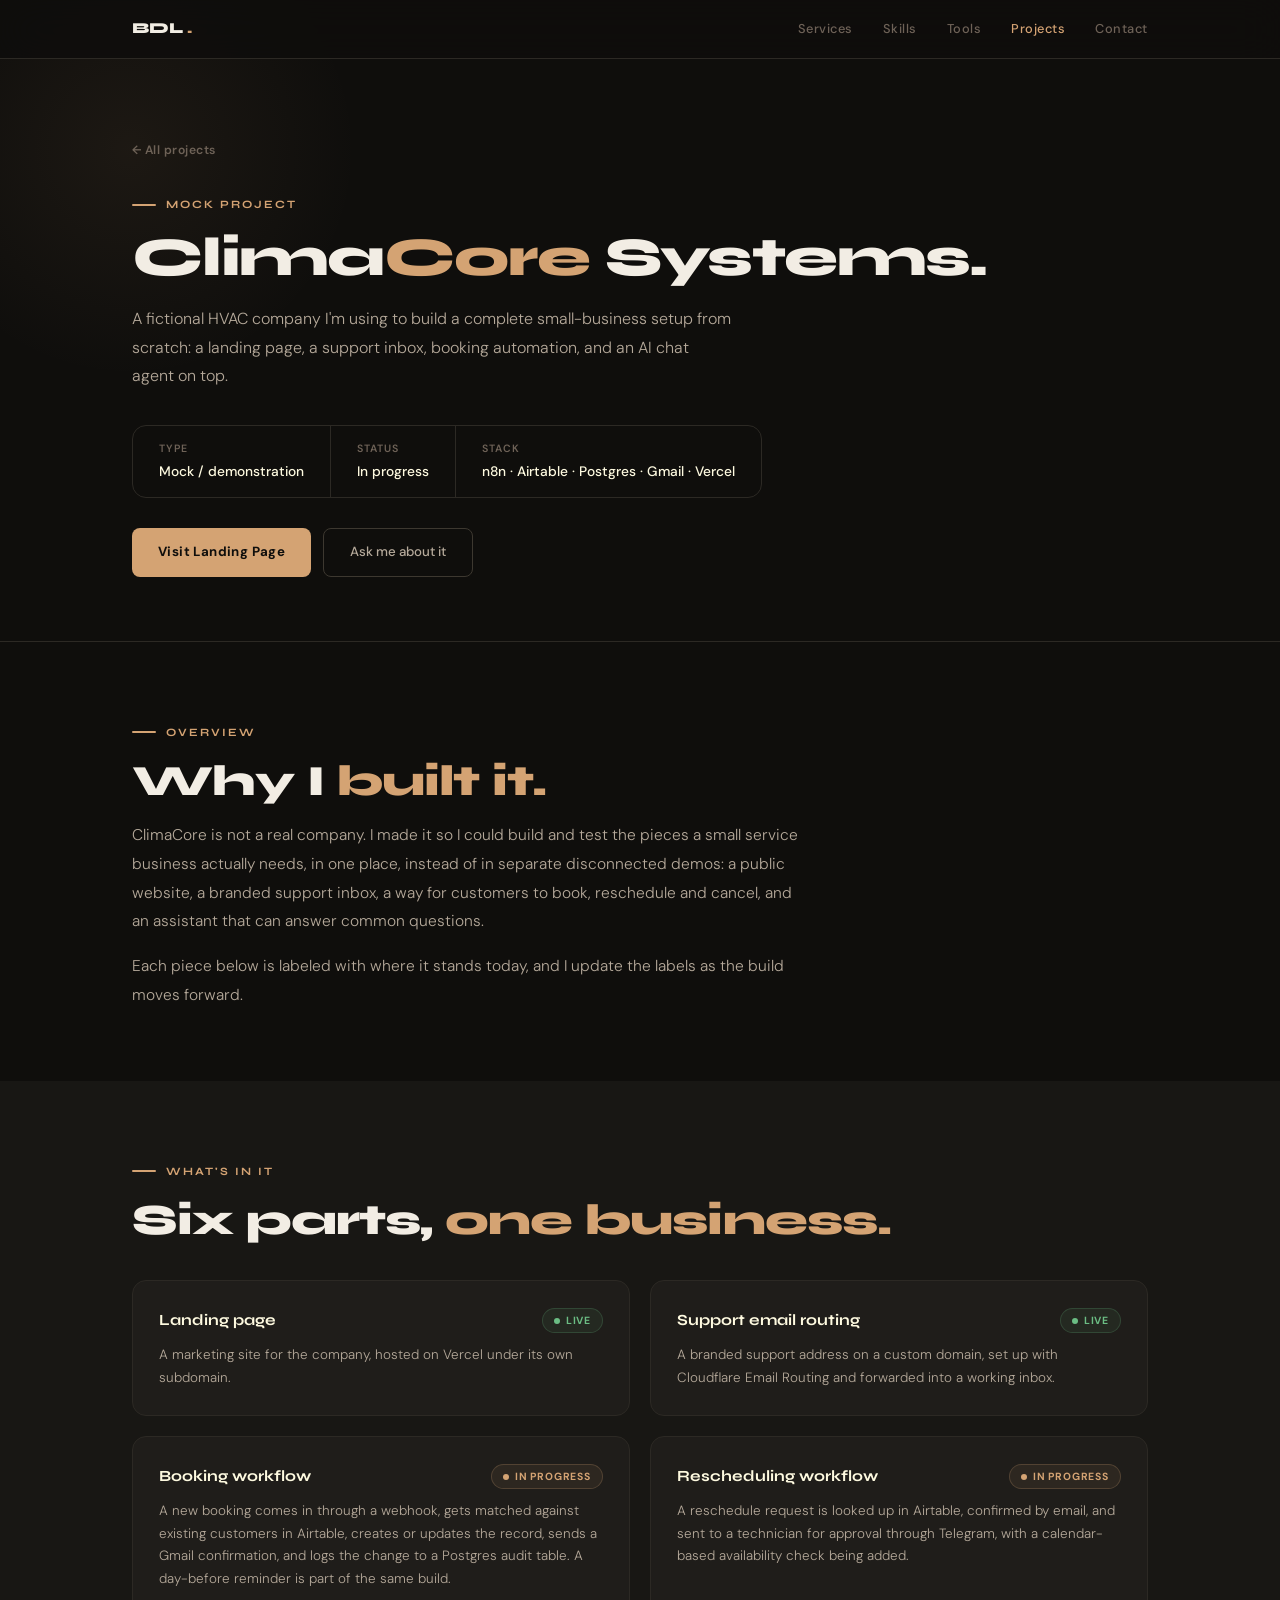
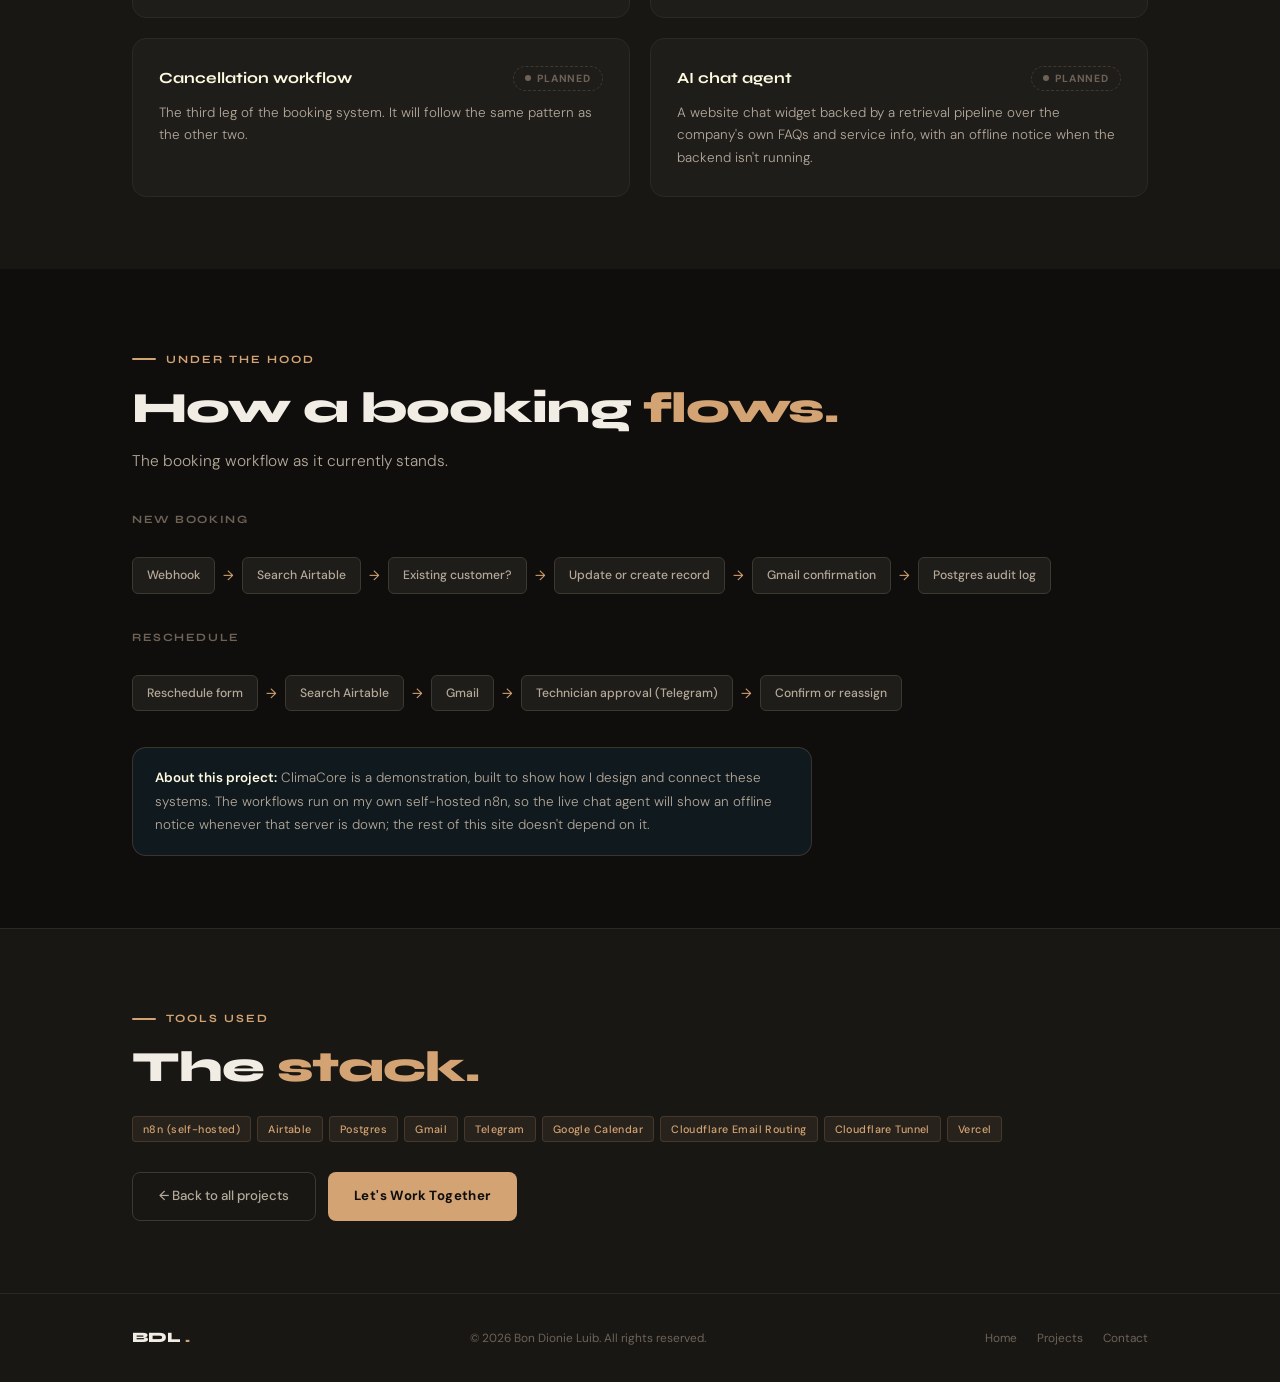
==== project-climacore.html @ 07bfcb91 "added new files" ====
<!DOCTYPE html>
<html lang="en">
<head>
  <meta charset="UTF-8" />
  <meta name="viewport" content="width=device-width, initial-scale=1.0" />
  <title>ClimaCore Systems | Bon Dionie Luib</title>
  <meta name="description" content="ClimaCore Systems: a mock HVAC company built as a demonstration project, with a landing page, support email routing and n8n booking automation." />
  <link href="https://fonts.googleapis.com/css2?family=Syne:wght@400;600;700;800&family=DM+Sans:ital,opsz,wght@0,9..40,300;0,9..40,400;0,9..40,500;1,9..40,300&display=swap" rel="stylesheet" />
  <link rel="stylesheet" href="styles.css" />
</head>
<body>

  <nav>
    <div class="nav-inner">
      <a href="index.html" class="nav-logo">BDL <span>.</span></a>
      <div class="nav-links">
        <a href="index.html#offer">Services</a>
        <a href="index.html#skills">Skills</a>
        <a href="index.html#tools">Tools</a>
        <a href="projects.html" class="active">Projects</a>
        <a href="index.html#connect">Contact</a>
      </div>
    </div>
  </nav>

  <header class="page-hero">
    <div class="container">
      <a href="projects.html#mock-project" class="crumb">← All projects</a>
      <div class="section-eyebrow">Mock Project</div>
      <h1 class="page-title">Clima<span class="heading-accent">Core</span> Systems.</h1>
      <p class="page-lead">A fictional HVAC company I'm using to build a complete small-business setup from scratch: a landing page, a support inbox, booking automation, and an AI chat agent on top.</p>

      <div class="meta-row">
        <div class="meta-item"><div class="meta-label">Type</div><div class="meta-value">Mock / demonstration</div></div>
        <div class="meta-item"><div class="meta-label">Status</div><div class="meta-value">In progress</div></div>
        <div class="meta-item"><div class="meta-label">Stack</div><div class="meta-value">n8n · Airtable · Postgres · Gmail · Vercel</div></div>
      </div>

      <div class="detail-actions">
        <!-- TODO: confirm the landing page loads without a certificate warning before publishing this link -->
        <a href="https://climacore.naivegeek.xyz" class="btn-primary" target="_blank" rel="noopener">Visit Landing Page</a>
        <a href="https://calendar.app.google/8JxHr8yGaSbAm5hw6" class="btn-outline" target="_blank" rel="noopener">Ask me about it</a>
      </div>
    </div>
  </header>

  <hr class="divider" />

  <!-- ══ OVERVIEW ══ -->
  <section class="detail-section">
    <div class="container">
      <div class="section-eyebrow">Overview</div>
      <h2 class="section-title">Why I <span class="heading-accent">built it.</span></h2>
      <div class="prose">
        <p>ClimaCore is not a real company. I made it so I could build and test the pieces a small service business actually needs, in one place, instead of in separate disconnected demos: a public website, a branded support inbox, a way for customers to book, reschedule and cancel, and an assistant that can answer common questions.</p>
        <p>Each piece below is labeled with where it stands today, and I update the labels as the build moves forward.</p>
      </div>
    </div>
  </section>

  <!-- ══ WHAT'S IN IT ══ -->
  <section class="detail-section alt">
    <div class="container">
      <div class="section-eyebrow">What's In It</div>
      <h2 class="section-title">Six parts, <span class="heading-accent">one business.</span></h2>

      <div class="feature-grid">
        <div class="feature-card">
          <div class="feature-card-top"><h3>Landing page</h3><span class="status status-live">Live</span></div>
          <p>A marketing site for the company, hosted on Vercel under its own subdomain.</p>
        </div>
        <div class="feature-card">
          <div class="feature-card-top"><h3>Support email routing</h3><span class="status status-live">Live</span></div>
          <p>A branded support address on a custom domain, set up with Cloudflare Email Routing and forwarded into a working inbox.</p>
        </div>
        <div class="feature-card">
          <div class="feature-card-top"><h3>Booking workflow</h3><span class="status status-progress">In progress</span></div>
          <p>A new booking comes in through a webhook, gets matched against existing customers in Airtable, creates or updates the record, sends a Gmail confirmation, and logs the change to a Postgres audit table. A day-before reminder is part of the same build.</p>
        </div>
        <div class="feature-card">
          <div class="feature-card-top"><h3>Rescheduling workflow</h3><span class="status status-progress">In progress</span></div>
          <p>A reschedule request is looked up in Airtable, confirmed by email, and sent to a technician for approval through Telegram, with a calendar-based availability check being added.</p>
        </div>
        <div class="feature-card">
          <div class="feature-card-top"><h3>Cancellation workflow</h3><span class="status status-planned">Planned</span></div>
          <p>The third leg of the booking system. It will follow the same pattern as the other two.</p>
        </div>
        <div class="feature-card">
          <div class="feature-card-top"><h3>AI chat agent</h3><span class="status status-planned">Planned</span></div>
          <p>A website chat widget backed by a retrieval pipeline over the company's own FAQs and service info, with an offline notice when the backend isn't running.</p>
        </div>
      </div>
    </div>
  </section>

  <!-- ══ HOW BOOKING WORKS ══ -->
  <section class="detail-section">
    <div class="container">
      <div class="section-eyebrow">Under the Hood</div>
      <h2 class="section-title">How a booking <span class="heading-accent">flows.</span></h2>
      <p class="section-desc">The booking workflow as it currently stands.</p>

      <div class="flow-label">New booking</div>
      <div class="flow">
        <span class="flow-step">Webhook</span><span class="flow-arrow">→</span>
        <span class="flow-step">Search Airtable</span><span class="flow-arrow">→</span>
        <span class="flow-step">Existing customer?</span><span class="flow-arrow">→</span>
        <span class="flow-step">Update or create record</span><span class="flow-arrow">→</span>
        <span class="flow-step">Gmail confirmation</span><span class="flow-arrow">→</span>
        <span class="flow-step">Postgres audit log</span>
      </div>

      <div class="flow-label">Reschedule</div>
      <div class="flow">
        <span class="flow-step">Reschedule form</span><span class="flow-arrow">→</span>
        <span class="flow-step">Search Airtable</span><span class="flow-arrow">→</span>
        <span class="flow-step">Gmail</span><span class="flow-arrow">→</span>
        <span class="flow-step">Technician approval (Telegram)</span><span class="flow-arrow">→</span>
        <span class="flow-step">Confirm or reassign</span>
      </div>

      <div class="note-box">
        <strong>About this project:</strong> ClimaCore is a demonstration, built to show how I design and connect these systems. The workflows run on my own self-hosted n8n, so the live chat agent will show an offline notice whenever that server is down; the rest of this site doesn't depend on it.
      </div>
    </div>
  </section>

  <hr class="divider" />

  <!-- ══ TOOLS ══ -->
  <section class="detail-section alt">
    <div class="container">
      <div class="section-eyebrow">Tools Used</div>
      <h2 class="section-title">The <span class="heading-accent">stack.</span></h2>
      <div class="project-tags" style="margin-top:24px;">
        <span class="project-tag">n8n (self-hosted)</span>
        <span class="project-tag">Airtable</span>
        <span class="project-tag">Postgres</span>
        <span class="project-tag">Gmail</span>
        <span class="project-tag">Telegram</span>
        <span class="project-tag">Google Calendar</span>
        <span class="project-tag">Cloudflare Email Routing</span>
        <span class="project-tag">Cloudflare Tunnel</span>
        <span class="project-tag">Vercel</span>
      </div>
      <div class="detail-actions">
        <a href="projects.html#mock-project" class="btn-outline">← Back to all projects</a>
        <a href="index.html#connect" class="btn-primary">Let's Work Together</a>
      </div>
    </div>
  </section>

  <footer>
    <div class="footer-inner">
      <div class="footer-logo">BDL <span>.</span></div>
      <div class="footer-copy">© 2026 Bon Dionie Luib. All rights reserved.</div>
      <div class="footer-links">
        <a href="index.html">Home</a>
        <a href="projects.html">Projects</a>
        <a href="index.html#connect">Contact</a>
      </div>
    </div>
  </footer>

</body>
</html>
---- styles.css ----
:root {
  --bg:         #0f0e0c;
  --bg-2:       #181714;
  --bg-3:       #1f1d1a;
  --bg-navy:    #12232e;
  --border:     #2c2924;
  --border-mid: #3d3830;
  --cream:      #FEFAE0;
  --sand:       #FAEDCD;
  --tan:        #D4A373;
  --sage:       #CCD5AE;
  --sage-light: #E9EDC9;
  --text:       #f2ede4;
  --text-mid:   #b5a99a;
  --text-muted: #6e6257;
  --green:      #6bbd84;
  --radius:     14px;
  --radius-sm:  8px;
  --max-w:      1080px;
}

*, *::before, *::after { box-sizing: border-box; margin: 0; padding: 0; }
html { scroll-behavior: smooth; }
body {
  background: var(--bg);
  color: var(--text);
  font-family: 'DM Sans', sans-serif;
  font-size: 16px;
  line-height: 1.7;
  -webkit-font-smoothing: antialiased;
}
a { color: inherit; text-decoration: none; }
ul { list-style: none; }
img { display: block; max-width: 100%; }

.container { max-width: var(--max-w); margin: 0 auto; padding: 0 32px; }
section { padding: 100px 0; }

.section-eyebrow {
  display: inline-flex; align-items: center; gap: 10px;
  font-family: 'Syne', sans-serif; font-size: 0.7rem; font-weight: 700;
  letter-spacing: 0.18em; text-transform: uppercase; color: var(--tan); margin-bottom: 16px;
}
.section-eyebrow::before {
  content: ''; display: block; width: 24px; height: 2px;
  background: var(--tan); border-radius: 2px;
}
.section-title {
  font-family: 'Syne', sans-serif; font-size: clamp(1.8rem, 4vw, 2.7rem);
  font-weight: 800; line-height: 1.1; letter-spacing: -0.02em; margin-bottom: 16px;
}
.section-desc { color: var(--text-mid); font-size: 0.97rem; font-weight: 300; max-width: 540px; line-height: 1.8; }
.heading-accent { color: var(--tan); }

.pill {
  display: inline-block; background: rgba(212,163,115,0.1); color: var(--tan);
  border: 1px solid rgba(212,163,115,0.22); border-radius: 999px; font-size: 0.7rem;
  font-weight: 600; letter-spacing: 0.08em; text-transform: uppercase; padding: 4px 13px;
}

/* ── NAV ── */
nav {
  position: fixed; top: 0; left: 0; right: 0; z-index: 200;
  background: rgba(15,14,12,0.85); backdrop-filter: blur(20px);
  -webkit-backdrop-filter: blur(20px); border-bottom: 1px solid var(--border);
}
.nav-inner {
  max-width: var(--max-w); margin: 0 auto; padding: 0 32px; height: 58px;
  display: flex; align-items: center; justify-content: space-between;
}
.nav-logo { font-family: 'Syne', sans-serif; font-weight: 800; font-size: 0.95rem; letter-spacing: -0.01em; }
.nav-logo span { color: var(--tan); }
.nav-links { display: flex; gap: 30px; }
.nav-links a { font-size: 0.8rem; font-weight: 500; color: var(--text-muted); letter-spacing: 0.04em; transition: color 0.2s; }
.nav-links a:hover, .nav-links a.active { color: var(--tan); }

/* ── HERO ── */
#hero { padding-top: 148px; padding-bottom: 110px; position: relative; overflow: hidden; }
#hero::before {
  content: ''; position: absolute; top: -80px; left: -100px; width: 500px; height: 500px;
  background: radial-gradient(circle, rgba(212,163,115,0.07) 0%, transparent 70%); pointer-events: none;
}
#hero::after {
  content: ''; position: absolute; top: 0; right: -60px; width: 360px; height: 360px;
  background: radial-gradient(circle, rgba(18,35,46,0.8) 0%, transparent 70%); pointer-events: none;
}
.hero-inner { display: grid; grid-template-columns: auto 1fr; gap: 64px; align-items: center; position: relative; z-index: 1; }
.hero-photo-wrap { display: flex; flex-direction: column; align-items: center; gap: 14px; }
.hero-photo { width: 155px; height: 195px; border-radius: var(--radius); overflow: hidden; border: 1px solid var(--border-mid); background: var(--bg-2); position: relative; }
.hero-photo img { width: 100%; height: 100%; object-fit: cover; }
.resume-btn {
  display: inline-flex; align-items: center; gap: 7px; background: var(--bg-2);
  border: 1px solid var(--border-mid); border-radius: var(--radius-sm); padding: 8px 16px;
  font-size: 0.75rem; font-weight: 600; color: var(--text-mid); letter-spacing: 0.04em;
  transition: border-color 0.2s, color 0.2s; width: 100%; justify-content: center;
}
.resume-btn:hover { border-color: var(--tan); color: var(--tan); }
.resume-btn svg { width: 13px; height: 13px; }
.avail-badge {
  display: inline-flex; align-items: center; gap: 8px; background: rgba(100,190,120,0.07);
  border: 1px solid rgba(100,190,120,0.18); border-radius: 999px; padding: 5px 14px 5px 10px;
  font-size: 0.72rem; color: var(--green); font-weight: 500; margin-bottom: 22px;
}
.avail-dot { width: 7px; height: 7px; background: var(--green); border-radius: 50%; animation: pulse 2.2s infinite; }
@keyframes pulse {
  0%   { box-shadow: 0 0 0 0 rgba(107,189,132,0.7); }
  70%  { box-shadow: 0 0 0 7px rgba(107,189,132,0); }
  100% { box-shadow: 0 0 0 0 rgba(107,189,132,0); }
}
.hero-name { font-family: 'Syne', sans-serif; font-size: clamp(2.4rem, 5.5vw, 4rem); font-weight: 800; line-height: 1.0; letter-spacing: -0.03em; margin-bottom: 14px; }
.hero-name .surname { color: var(--tan); }
.hero-roles { display: flex; flex-wrap: wrap; gap: 8px; margin-bottom: 22px; }
.role-chip { font-size: 0.75rem; font-weight: 500; color: var(--text-mid); background: var(--bg-2); border: 1px solid var(--border); border-radius: 999px; padding: 5px 15px; }
.hero-bio { color: var(--text-mid); font-size: 0.96rem; font-weight: 300; max-width: 500px; margin-bottom: 34px; line-height: 1.8; border-left: 2px solid var(--border-mid); padding-left: 18px; }
.hero-cta { display: flex; gap: 12px; flex-wrap: wrap; }
.btn-primary { display: inline-flex; align-items: center; gap: 8px; background: var(--tan); color: #0f0e0c; font-size: 0.83rem; font-weight: 700; letter-spacing: 0.03em; padding: 12px 26px; border-radius: var(--radius-sm); transition: opacity 0.2s, transform 0.15s; }
.btn-primary:hover { opacity: 0.88; transform: translateY(-1px); }
.btn-outline { display: inline-flex; align-items: center; gap: 8px; background: transparent; color: var(--text-mid); font-size: 0.83rem; font-weight: 500; padding: 12px 26px; border-radius: var(--radius-sm); border: 1px solid var(--border-mid); transition: border-color 0.2s, color 0.2s; }
.btn-outline:hover { border-color: var(--tan); color: var(--tan); }
.hero-stats { display: flex; gap: 0; margin-top: 44px; border: 1px solid var(--border); border-radius: var(--radius); overflow: hidden; width: fit-content; }
.stat-item { padding: 18px 30px; border-right: 1px solid var(--border); text-align: center; }
.stat-item:last-child { border-right: none; }
.stat-num { font-family: 'Syne', sans-serif; font-size: 1.6rem; font-weight: 800; color: var(--tan); line-height: 1; }
.stat-label { font-size: 0.69rem; color: var(--text-muted); font-weight: 500; letter-spacing: 0.07em; text-transform: uppercase; margin-top: 4px; }

hr.divider { border: none; border-top: 1px solid var(--border); }

/* ── OFFER ── */
#offer { background: var(--bg); }
.offer-header { margin-bottom: 56px; }
.offer-grid { display: grid; grid-template-columns: repeat(3, 1fr); gap: 20px; }
.offer-card { background: var(--bg-2); border: 1px solid var(--border); border-radius: var(--radius); padding: 32px 28px; transition: border-color 0.25s, transform 0.25s; }
.offer-card:hover { border-color: var(--border-mid); transform: translateY(-3px); }
.offer-card:nth-child(2) { border-top: 2px solid var(--tan); }
.offer-icon { width: 42px; height: 42px; border-radius: 10px; display: flex; align-items: center; justify-content: center; font-size: 1.2rem; margin-bottom: 18px; }
.icon-blue  { background: rgba(18,35,46,0.8); }
.icon-tan   { background: rgba(212,163,115,0.12); }
.icon-sage  { background: rgba(204,213,174,0.1); }
.offer-card h3 { font-family: 'Syne', sans-serif; font-size: 1rem; font-weight: 700; margin-bottom: 16px; color: var(--cream); }
.offer-card ul li { font-size: 0.85rem; color: var(--text-mid); font-weight: 300; padding: 6px 0; border-bottom: 1px solid var(--border); display: flex; align-items: flex-start; gap: 10px; line-height: 1.55; }
.offer-card ul li:last-child { border-bottom: none; }
.offer-card ul li::before { content: '–'; color: var(--tan); flex-shrink: 0; margin-top: 1px; }

/* ── SKILLS ── */
#skills { background: var(--bg-2); }
.skills-header { margin-bottom: 52px; }
.skills-grid { display: grid; grid-template-columns: repeat(3, 1fr); gap: 20px; }
.skills-card { background: var(--bg-3); border: 1px solid var(--border); border-radius: var(--radius); padding: 30px 26px; }
.skills-card-title { font-family: 'Syne', sans-serif; font-size: 0.72rem; font-weight: 700; letter-spacing: 0.14em; text-transform: uppercase; color: var(--text-muted); margin-bottom: 20px; display: flex; align-items: center; gap: 8px; }
.skills-card-title span { font-size: 1rem; }
.skill-tag-wrap { display: flex; flex-wrap: wrap; gap: 8px; }
.skill-tag { font-size: 0.78rem; font-weight: 400; color: var(--text-mid); background: var(--bg-2); border: 1px solid var(--border-mid); border-radius: 6px; padding: 6px 13px; transition: border-color 0.2s, color 0.2s; }
.skill-tag:hover { border-color: var(--tan); color: var(--tan); }

/* ── TOOLS ── */
#tools { background: var(--bg); }
.tools-header { margin-bottom: 52px; }
.tools-grid { display: grid; grid-template-columns: repeat(auto-fill, minmax(150px, 1fr)); gap: 16px; }
.tool-card { background: var(--bg-2); border: 1px solid var(--border); border-radius: var(--radius); padding: 22px 18px; display: flex; flex-direction: column; align-items: center; gap: 12px; text-align: center; transition: border-color 0.2s, transform 0.2s; cursor: default; }
.tool-card:hover { border-color: var(--border-mid); transform: translateY(-2px); }
.tool-icon { width: 44px; height: 44px; border-radius: 10px; display: flex; align-items: center; justify-content: center; font-size: 1.4rem; background: #fff; border: 1px solid #e0dbd3; overflow: hidden; padding: 5px; }
.tool-icon img { width: 100%; height: 100%; object-fit: contain; border-radius: 4px; }
.tool-name { font-size: 0.76rem; font-weight: 500; color: var(--text-mid); line-height: 1.3; }

/* ── PROJECTS (shared cards) ── */
#projects { background: var(--bg-2); }
.projects-header { margin-bottom: 52px; }
.projects-grid { display: grid; grid-template-columns: repeat(2, 1fr); gap: 20px; }
.project-card { background: var(--bg-3); border: 1px solid var(--border); border-radius: var(--radius); overflow: hidden; transition: border-color 0.25s, transform 0.25s; display: flex; flex-direction: column; }
.project-card:hover { border-color: var(--border-mid); transform: translateY(-3px); }
.project-thumb { height: 170px; background: var(--bg-navy); display: flex; align-items: center; justify-content: center; position: relative; overflow: hidden; }
.project-thumb-icon { font-size: 3rem; opacity: 0.6; }
.project-thumb-label { position: absolute; top: 14px; left: 14px; background: rgba(15,14,12,0.7); backdrop-filter: blur(8px); border: 1px solid var(--border); border-radius: var(--radius-sm); font-size: 0.7rem; font-weight: 600; padding: 5px 12px; color: var(--cream); letter-spacing: 0.04em; }
.project-body { padding: 22px 24px; display: flex; flex-direction: column; flex: 1; }
.project-body h3 { font-family: 'Syne', sans-serif; font-size: 0.97rem; font-weight: 700; color: var(--cream); margin-bottom: 8px; }
.project-body p { font-size: 0.82rem; color: var(--text-muted); font-weight: 300; line-height: 1.65; margin-bottom: 14px; }
.project-tags { display: flex; flex-wrap: wrap; gap: 6px; }
.project-tag { font-size: 0.67rem; font-weight: 500; color: var(--tan); background: rgba(212,163,115,0.08); border: 1px solid rgba(212,163,115,0.18); border-radius: 4px; padding: 3px 10px; letter-spacing: 0.04em; }
.project-link { display: inline-flex; align-items: center; gap: 6px; font-size: 0.76rem; font-weight: 600; color: var(--tan); margin-top: auto; padding-top: 14px; transition: opacity 0.2s; }
.project-link:hover { opacity: 0.75; }
.project-thumb-logo { width: 56px; height: 56px; border-radius: 12px; background: #fff; display: flex; align-items: center; justify-content: center; padding: 10px; }
.project-thumb-logo img { width: 100%; height: 100%; object-fit: contain; }

/* ── STATUS CHIPS ── */
.status {
  display: inline-flex; align-items: center; gap: 6px; font-size: 0.65rem; font-weight: 700;
  letter-spacing: 0.08em; text-transform: uppercase; border-radius: 999px; padding: 3px 11px;
  border: 1px solid transparent; white-space: nowrap;
}
.status::before { content: ''; width: 6px; height: 6px; border-radius: 50%; background: currentColor; }
.status-live     { color: var(--green); background: rgba(107,189,132,0.08); border-color: rgba(107,189,132,0.2); }
.status-progress { color: var(--tan);   background: rgba(212,163,115,0.08); border-color: rgba(212,163,115,0.22); }
.status-planned  { color: var(--text-muted); border-color: var(--border-mid); border-style: dashed; }

/* ── HOMEPAGE: CURRENT PROJECT ── */
.feature-split { display: grid; grid-template-columns: 1fr 1.05fr; gap: 64px; align-items: center; }
.feature-split .section-desc { max-width: 460px; margin-bottom: 30px; }
.feature-split .project-thumb { height: 190px; }
.thumb-mark { font-family: 'Syne', sans-serif; font-weight: 800; font-size: 1.6rem; letter-spacing: -0.02em; color: var(--cream); opacity: 0.9; }
.thumb-mark span { color: var(--tan); }
.card-status-row { display: flex; align-items: center; justify-content: space-between; gap: 10px; margin-bottom: 8px; }
.card-status-row h3 { margin-bottom: 0; }

/* ── STORE ── */
#store { background: var(--bg); }
.store-header { margin-bottom: 52px; }
.store-card { background: var(--bg-2); border: 1px solid var(--border); border-radius: var(--radius); overflow: hidden; display: grid; grid-template-columns: 1fr 1fr; }
.store-visual { background: var(--bg-navy); display: flex; flex-direction: column; align-items: center; justify-content: center; gap: 14px; padding: 48px 32px; position: relative; overflow: hidden; }
.store-visual::before { content: ''; position: absolute; top: -40%; left: -20%; width: 260px; height: 260px; background: radial-gradient(circle, rgba(212,163,115,0.1) 0%, transparent 70%); pointer-events: none; }
.store-logo-badge { width: 72px; height: 72px; border-radius: 16px; background: #fff; display: flex; align-items: center; justify-content: center; padding: 14px; position: relative; z-index: 1; }
.store-logo-badge img { width: 100%; height: 100%; object-fit: contain; }
.store-visual-name { font-family: 'Syne', sans-serif; font-size: 1.4rem; font-weight: 800; color: var(--cream); position: relative; z-index: 1; }
.store-visual-tag { font-size: 0.78rem; color: var(--text-mid); font-weight: 300; text-align: center; max-width: 260px; position: relative; z-index: 1; }
.store-lock-note { display: inline-flex; align-items: center; gap: 7px; background: rgba(212,163,115,0.1); border: 1px solid rgba(212,163,115,0.22); border-radius: 999px; padding: 5px 14px; font-size: 0.7rem; color: var(--tan); font-weight: 600; letter-spacing: 0.03em; position: relative; z-index: 1; }
.store-body { padding: 40px 40px; display: flex; flex-direction: column; justify-content: center; }
.store-body h3 { font-family: 'Syne', sans-serif; font-size: 1.15rem; font-weight: 700; color: var(--cream); margin-bottom: 12px; }
.store-body p { font-size: 0.86rem; color: var(--text-mid); font-weight: 300; line-height: 1.75; margin-bottom: 22px; }
.store-tags { display: flex; flex-wrap: wrap; gap: 6px; margin-bottom: 26px; }
.store-actions { display: flex; gap: 12px; flex-wrap: wrap; }

/* ── CONNECT ── */
#connect { background: var(--bg); }
.connect-inner { display: grid; grid-template-columns: 1fr auto; gap: 60px; align-items: start; }
.connect-text h2 { font-family: 'Syne', sans-serif; font-size: clamp(1.8rem, 3.5vw, 2.5rem); font-weight: 800; line-height: 1.1; letter-spacing: -0.02em; margin-bottom: 14px; }
.connect-text p { color: var(--text-mid); font-size: 0.95rem; font-weight: 300; max-width: 420px; margin-bottom: 30px; }
.contact-links { display: flex; flex-wrap: wrap; gap: 12px; }
.contact-btn { display: inline-flex; align-items: center; gap: 10px; background: var(--bg-2); border: 1px solid var(--border-mid); border-radius: var(--radius-sm); padding: 11px 20px; font-size: 0.8rem; font-weight: 600; color: var(--text-mid); letter-spacing: 0.03em; transition: border-color 0.2s, color 0.2s, background 0.2s; }
.contact-btn:hover { border-color: var(--tan); color: var(--tan); background: rgba(212,163,115,0.05); }
.contact-btn svg { width: 16px; height: 16px; flex-shrink: 0; }
.cta-box { background: var(--bg-navy); border: 1px solid rgba(212,163,115,0.2); border-radius: var(--radius); padding: 36px 32px; text-align: center; min-width: 260px; }
.cta-box .emoji { font-size: 2rem; margin-bottom: 14px; }
.cta-box h4 { font-family: 'Syne', sans-serif; font-size: 1rem; font-weight: 700; margin-bottom: 8px; color: var(--cream); }
.cta-box p { font-size: 0.8rem; color: var(--text-muted); margin-bottom: 20px; line-height: 1.6; }

/* ── FOOTER ── */
footer { background: var(--bg-2); border-top: 1px solid var(--border); padding: 32px 0; }
.footer-inner { max-width: var(--max-w); margin: 0 auto; padding: 0 32px; display: flex; align-items: center; justify-content: space-between; flex-wrap: wrap; gap: 12px; }
.footer-logo { font-family: 'Syne', sans-serif; font-weight: 800; font-size: 0.9rem; }
.footer-logo span { color: var(--tan); }
.footer-copy { font-size: 0.74rem; color: var(--text-muted); }
.footer-links { display: flex; gap: 20px; }
.footer-links a { font-size: 0.74rem; color: var(--text-muted); transition: color 0.2s; }
.footer-links a:hover { color: var(--tan); }

/* ── SUBPAGES (projects hub + detail) ── */
.page-hero { padding: 140px 0 64px; position: relative; overflow: hidden; }
.page-hero::before { content: ''; position: absolute; top: -80px; left: -100px; width: 460px; height: 460px; background: radial-gradient(circle, rgba(212,163,115,0.07) 0%, transparent 70%); pointer-events: none; }
.page-hero .container { position: relative; z-index: 1; }
.crumb { display: flex; width: fit-content; align-items: center; gap: 8px; font-size: 0.76rem; font-weight: 600; color: var(--text-muted); letter-spacing: 0.04em; margin-bottom: 26px; transition: color 0.2s; }
.crumb:hover { color: var(--tan); }
.page-title { font-family: 'Syne', sans-serif; font-size: clamp(2.2rem, 5vw, 3.4rem); font-weight: 800; line-height: 1.04; letter-spacing: -0.03em; margin-bottom: 18px; }
.page-lead { color: var(--text-mid); font-size: 1rem; font-weight: 300; max-width: 600px; line-height: 1.8; }

/* sticky jump bar */
.jumpbar { position: sticky; top: 58px; z-index: 150; background: rgba(15,14,12,0.9); backdrop-filter: blur(16px); -webkit-backdrop-filter: blur(16px); border-top: 1px solid var(--border); border-bottom: 1px solid var(--border); }
.jumpbar-inner { max-width: var(--max-w); margin: 0 auto; padding: 12px 32px; display: flex; gap: 10px; overflow-x: auto; scrollbar-width: none; }
.jumpbar-inner::-webkit-scrollbar { display: none; }
.jumpbar a { flex-shrink: 0; font-size: 0.78rem; font-weight: 600; color: var(--text-mid); background: var(--bg-2); border: 1px solid var(--border-mid); border-radius: 999px; padding: 7px 16px; letter-spacing: 0.03em; transition: border-color 0.2s, color 0.2s, background 0.2s; }
.jumpbar a:hover { border-color: var(--tan); color: var(--tan); }
.jumpbar a.active { color: #0f0e0c; background: var(--tan); border-color: var(--tan); }
.jumpbar .count { opacity: 0.6; font-weight: 500; margin-left: 4px; }

.group { padding: 76px 0 24px; scroll-margin-top: 120px; }
.group:last-of-type { padding-bottom: 100px; }
.group-head { margin-bottom: 34px; }
.group-head .section-title { font-size: clamp(1.5rem, 3vw, 2.1rem); margin-bottom: 10px; }

/* detail page */
.meta-row { display: flex; flex-wrap: wrap; gap: 0; margin-top: 34px; border: 1px solid var(--border); border-radius: var(--radius); overflow: hidden; width: fit-content; max-width: 100%; }
.meta-item { padding: 14px 26px; border-right: 1px solid var(--border); }
.meta-item:last-child { border-right: none; }
.meta-label { font-size: 0.66rem; color: var(--text-muted); font-weight: 600; letter-spacing: 0.09em; text-transform: uppercase; }
.meta-value { font-size: 0.86rem; color: var(--cream); font-weight: 500; margin-top: 2px; }
.detail-section { padding: 72px 0; }
.detail-section.alt { background: var(--bg-2); }
.prose { max-width: 680px; color: var(--text-mid); font-weight: 300; line-height: 1.85; font-size: 0.97rem; }
.prose p + p { margin-top: 16px; }
.feature-grid { display: grid; grid-template-columns: repeat(2, 1fr); gap: 20px; margin-top: 36px; }
.feature-card { background: var(--bg-3); border: 1px solid var(--border); border-radius: var(--radius); padding: 26px 26px; }
.alt .feature-card { background: var(--bg-3); }
.feature-card-top { display: flex; align-items: center; justify-content: space-between; gap: 12px; margin-bottom: 10px; }
.feature-card h3 { font-family: 'Syne', sans-serif; font-size: 0.97rem; font-weight: 700; color: var(--cream); }
.feature-card p { font-size: 0.84rem; color: var(--text-mid); font-weight: 300; line-height: 1.7; }
.flow { margin-top: 28px; display: flex; flex-wrap: wrap; align-items: center; gap: 8px; }
.flow-step { font-size: 0.76rem; font-weight: 500; color: var(--text-mid); background: var(--bg-3); border: 1px solid var(--border-mid); border-radius: 6px; padding: 7px 14px; }
.flow-arrow { color: var(--tan); font-size: 0.85rem; }
.flow-label { font-family: 'Syne', sans-serif; font-size: 0.7rem; font-weight: 700; letter-spacing: 0.14em; text-transform: uppercase; color: var(--text-muted); margin-top: 34px; }
.detail-actions { display: flex; gap: 12px; flex-wrap: wrap; margin-top: 30px; }
.note-box { margin-top: 36px; max-width: 680px; background: rgba(18,35,46,0.55); border: 1px solid rgba(212,163,115,0.2); border-radius: var(--radius); padding: 18px 22px; font-size: 0.84rem; color: var(--text-mid); font-weight: 300; line-height: 1.75; }
.note-box strong { color: var(--cream); font-weight: 600; }

/* ── RESPONSIVE ── */
@media (max-width: 860px) {
  .hero-inner { grid-template-columns: 1fr; gap: 36px; }
  .hero-photo-wrap { flex-direction: row; align-items: flex-end; gap: 16px; }
  .hero-photo { width: 110px; height: 140px; }
  .resume-btn { width: auto; }
  .offer-grid, .skills-grid { grid-template-columns: 1fr; }
  .projects-grid { grid-template-columns: 1fr; }
  .connect-inner { grid-template-columns: 1fr; }
  .feature-split { grid-template-columns: 1fr; gap: 40px; }
  .feature-grid { grid-template-columns: 1fr; }
}
@media (max-width: 720px) {
  .store-card { grid-template-columns: 1fr; }
  .store-visual { padding: 36px 24px; }
  .store-body { padding: 32px 28px; }
}
@media (max-width: 600px) {
  .container { padding: 0 18px; }
  section { padding: 70px 0; }
  .nav-links { display: none; }
  .hero-stats { flex-direction: column; width: 100%; }
  .stat-item { border-right: none; border-bottom: 1px solid var(--border); }
  .stat-item:last-child { border-bottom: none; }
  .jumpbar-inner { padding: 12px 18px; }
  .meta-row { flex-direction: column; width: 100%; }
  .meta-item { border-right: none; border-bottom: 1px solid var(--border); }
  .meta-item:last-child { border-bottom: none; }
  .page-hero { padding-top: 120px; }
}
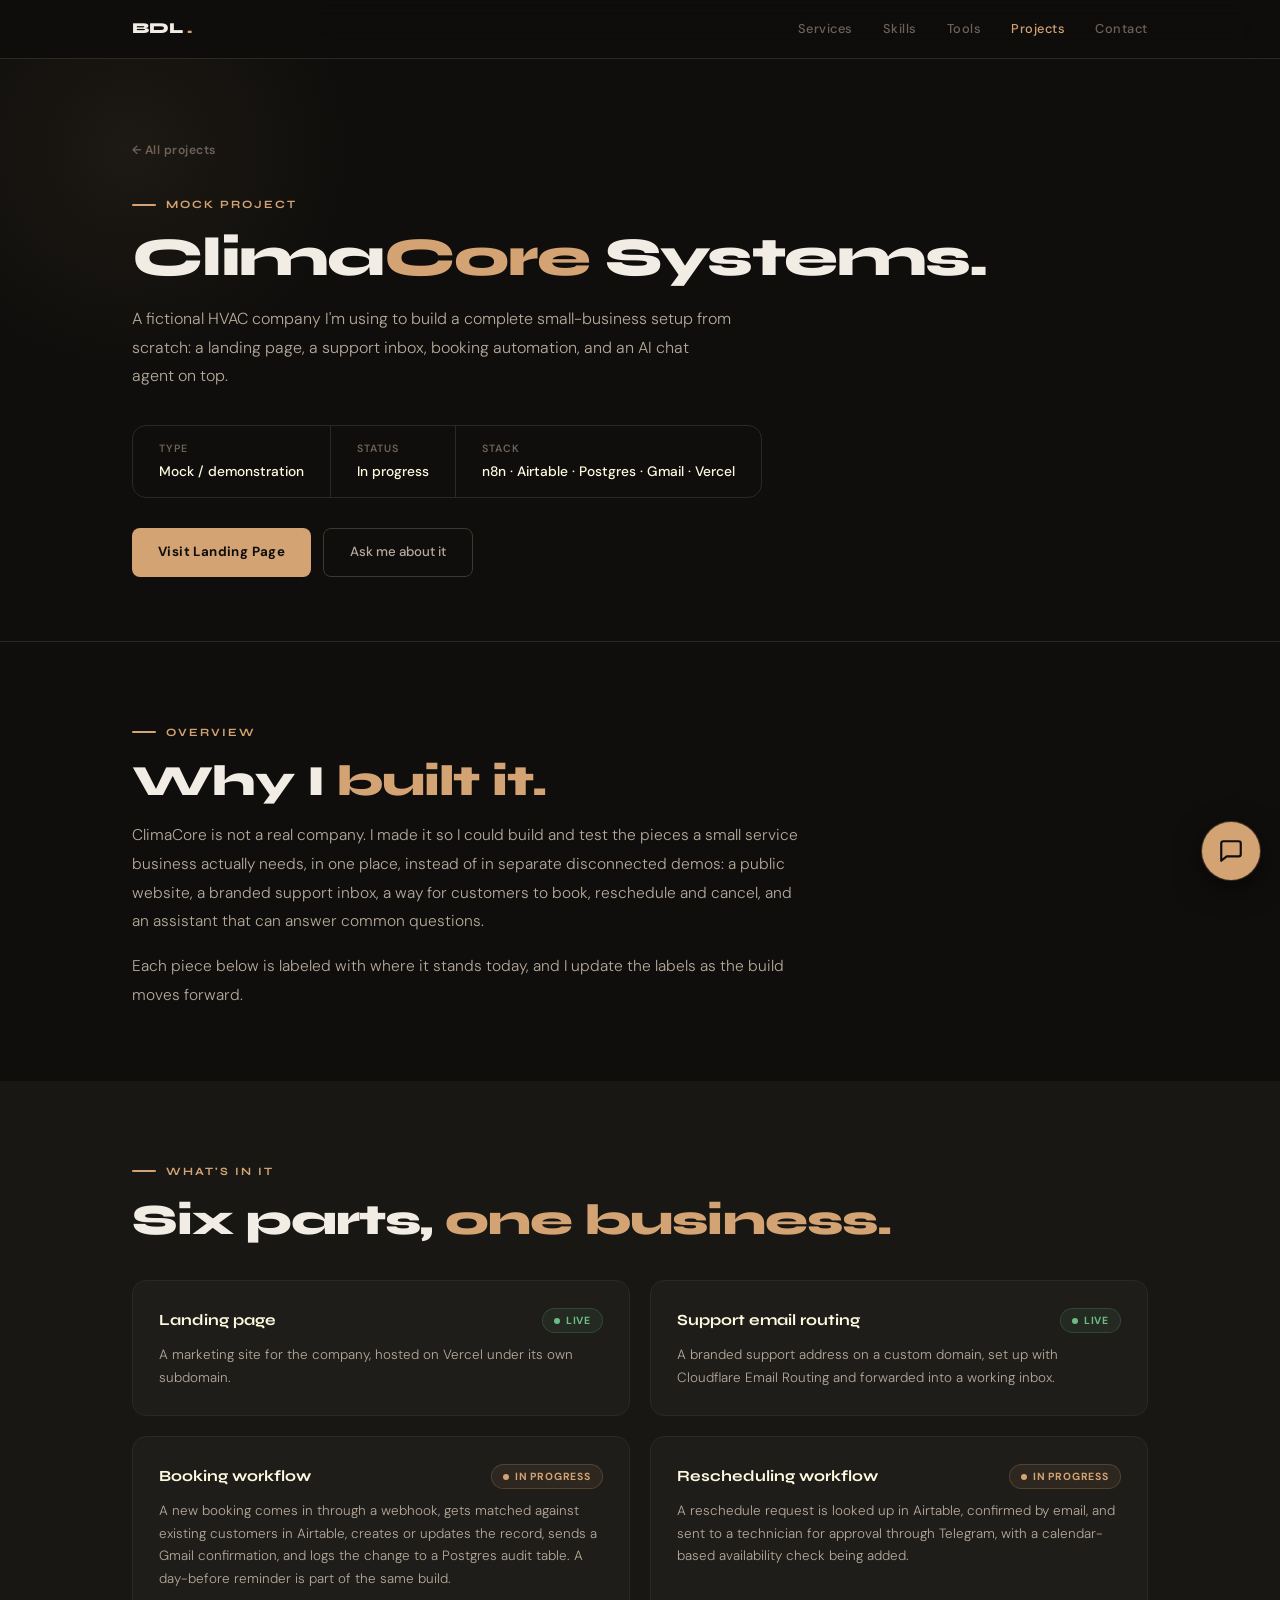
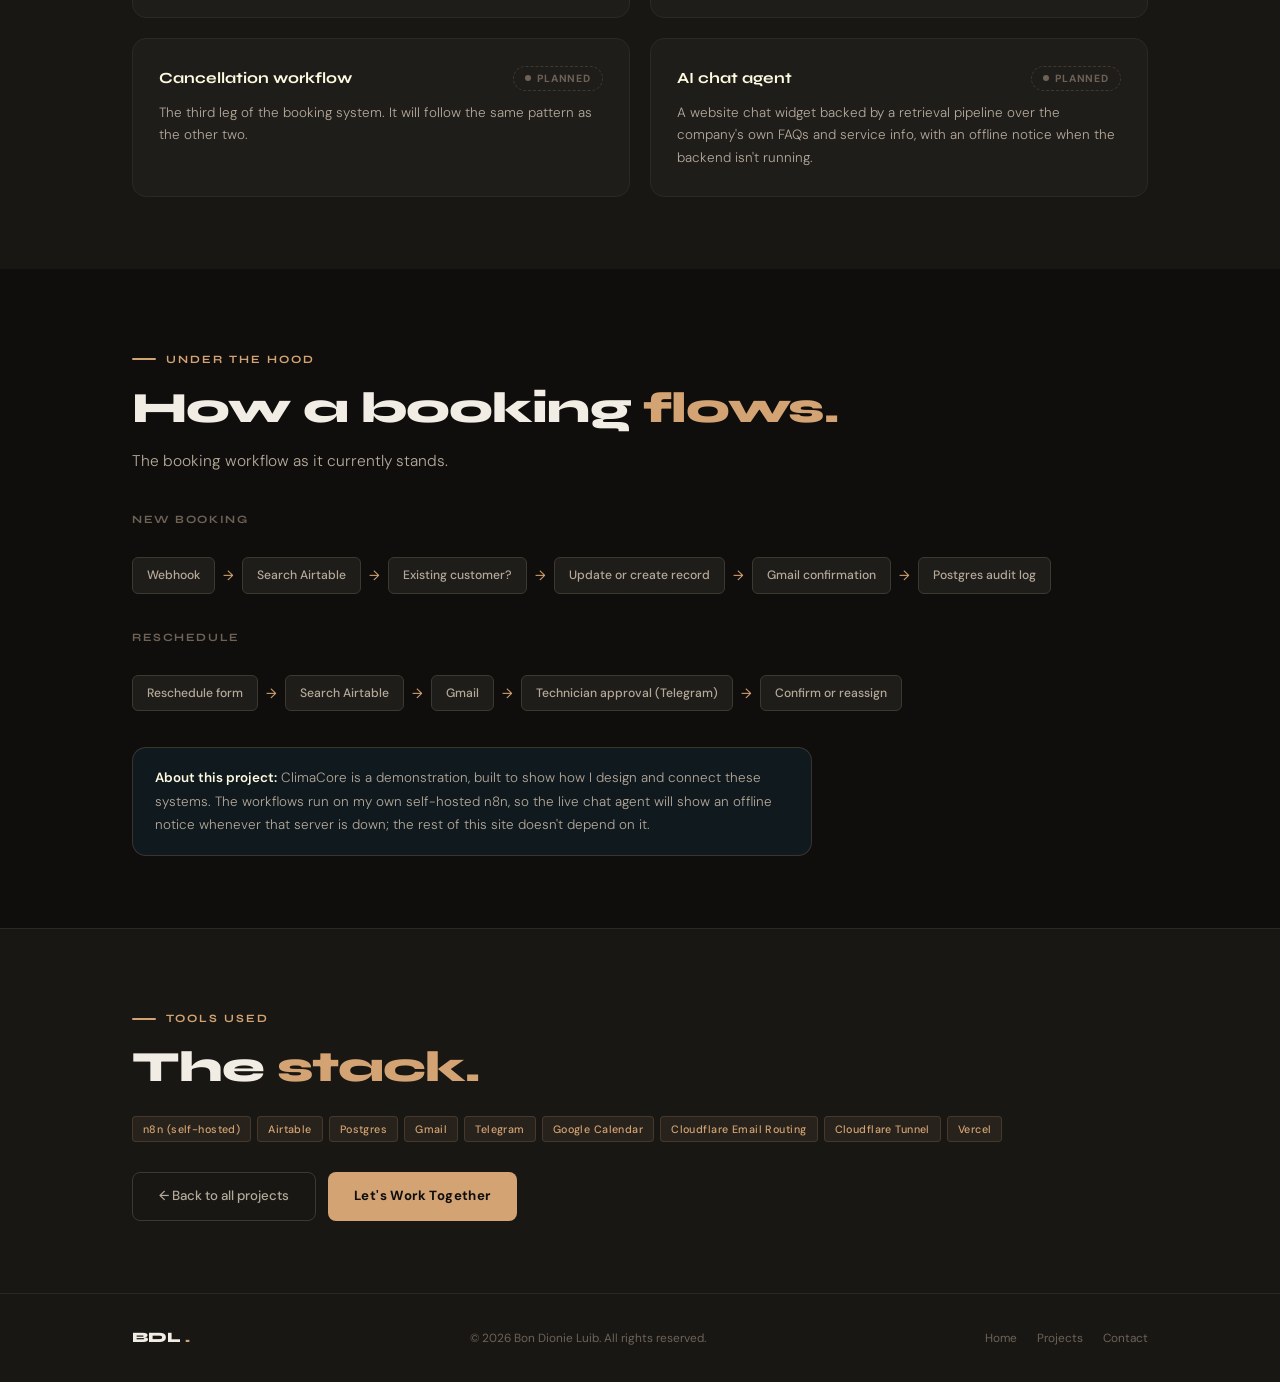
==== commit c9a3d52b: "updated resources" ====
--- a/project-climacore.html
+++ b/project-climacore.html
@@ -7,6 +7,7 @@
   <meta name="description" content="ClimaCore Systems: a mock HVAC company built as a demonstration project, with a landing page, support email routing and n8n booking automation." />
   <link href="https://fonts.googleapis.com/css2?family=Syne:wght@400;600;700;800&family=DM+Sans:ital,opsz,wght@0,9..40,300;0,9..40,400;0,9..40,500;1,9..40,300&display=swap" rel="stylesheet" />
   <link rel="stylesheet" href="styles.css" />
+  <link rel="stylesheet" href="chat-widget.css" />
 </head>
 <body>
 
@@ -162,5 +163,6 @@
     </div>
   </footer>
 
+  <script type="module" src="chat-widget.js"></script>
 </body>
 </html>
--- a/chat-widget.css
+++ b/chat-widget.css
@@ -0,0 +1,192 @@
+/* Chat widget — themed to the portfolio palette.
+   Palette matches styles.css: warm near-black backgrounds, tan accent. */
+
+.bdl-chat {
+  --c-bg:       #0f0e0c;
+  --c-bg-2:     #181714;
+  --c-bg-3:     #1f1d1a;
+  --c-navy:     #12232e;
+  --c-border:   #2c2924;
+  --c-border-2: #3d3830;
+  --c-cream:    #FEFAE0;
+  --c-text:     #f2ede4;
+  --c-mid:      #b5a99a;
+  --c-muted:    #6e6257;
+  --c-tan:      #D4A373;
+  --c-tan-dk:   #c4935f;
+  --c-green:    #6bbd84;
+  --c-off:      #b5654a;
+  font-family: 'DM Sans', sans-serif;
+}
+
+.bdl-chat [hidden] { display: none !important; }
+
+/* ── launcher ── */
+.bdl-chat-launcher {
+  position: fixed; right: 20px; bottom: 20px; z-index: 1000;
+  width: 58px; height: 58px; border-radius: 50%; border: none; cursor: pointer;
+  background: var(--c-tan); color: #0f0e0c;
+  display: flex; align-items: center; justify-content: center;
+  box-shadow: 0 8px 28px rgba(0,0,0,0.55), 0 0 0 1px rgba(212,163,115,0.35);
+  transition: transform 0.18s ease, background 0.2s ease;
+}
+.bdl-chat-launcher:hover { background: var(--c-tan-dk); transform: translateY(-2px); }
+.bdl-chat-launcher:focus-visible, .bdl-chat-btn:focus-visible, .bdl-retry:focus-visible,
+.bdl-off-links a:focus-visible { outline: 2px solid var(--c-cream); outline-offset: 2px; }
+.bdl-chat-launcher svg { width: 26px; height: 26px; }
+/* little dot = "you have a conversation in progress" */
+.bdl-chat-dot {
+  position: absolute; top: 3px; right: 3px; width: 13px; height: 13px; border-radius: 50%;
+  background: var(--c-green); border: 2px solid var(--c-bg); display: none;
+}
+.bdl-chat.has-chat .bdl-chat-dot { display: block; }
+
+/* ── window ── */
+.bdl-chat-window {
+  padding: 0; margin: 0;
+  position: fixed; right: 20px; bottom: 20px; z-index: 1000;
+  width: 380px; height: min(580px, calc(100vh - 100px)); height: min(580px, calc(100dvh - 100px));
+  display: flex; flex-direction: column; overflow: hidden;
+  background: var(--c-bg-2); color: var(--c-text);
+  border: 1px solid var(--c-border-2); border-radius: 16px;
+  box-shadow: 0 24px 70px rgba(0,0,0,0.65);
+  animation: bdl-pop 0.2s ease-out;
+}
+@keyframes bdl-pop { from { opacity: 0; transform: translateY(10px) scale(0.98); } to { opacity: 1; transform: none; } }
+
+.bdl-chat-head {
+  display: flex; align-items: center; gap: 12px; padding: 14px 14px 14px 16px;
+  background: var(--c-navy); border-bottom: 1px solid var(--c-border-2);
+}
+.bdl-chat-avatar {
+  width: 38px; height: 38px; border-radius: 50%; flex-shrink: 0;
+  background: var(--c-tan); color: #0f0e0c;
+  font-family: 'Syne', sans-serif; font-weight: 800; font-size: 0.72rem; letter-spacing: -0.01em;
+  display: flex; align-items: center; justify-content: center;
+}
+.bdl-chat-titles { flex: 1; min-width: 0; }
+.bdl-chat-title { font-family: 'Syne', sans-serif; font-weight: 700; font-size: 0.95rem; color: var(--c-cream); line-height: 1.2; }
+.bdl-chat-status { display: flex; align-items: center; gap: 6px; font-size: 0.72rem; color: var(--c-mid); margin-top: 2px; }
+.bdl-s-dot { width: 7px; height: 7px; border-radius: 50%; background: var(--c-muted); display: inline-block; }
+.bdl-chat-status[data-state="chat"] .bdl-s-dot { background: var(--c-green); box-shadow: 0 0 0 3px rgba(107,189,132,0.18); }
+.bdl-chat-status[data-state="offline"] .bdl-s-dot { background: var(--c-off); }
+
+.bdl-chat-btn {
+  width: 32px; height: 32px; flex-shrink: 0; border-radius: 8px; border: 1px solid transparent;
+  background: transparent; color: var(--c-mid); cursor: pointer;
+  display: flex; align-items: center; justify-content: center; transition: background 0.15s, color 0.15s;
+}
+.bdl-chat-btn:hover { background: rgba(255,255,255,0.07); color: var(--c-cream); }
+.bdl-chat-btn svg { width: 16px; height: 16px; }
+
+.bdl-chat-body { flex: 1; min-height: 0; position: relative; background: var(--c-bg-2); }
+.bdl-view { position: absolute; inset: 0; display: flex; flex-direction: column; }
+
+/* connecting */
+.bdl-view-connecting { align-items: center; justify-content: center; gap: 14px; color: var(--c-mid); font-size: 0.85rem; }
+.bdl-spinner { width: 26px; height: 26px; border-radius: 50%; border: 3px solid var(--c-border-2); border-top-color: var(--c-tan); animation: bdl-spin 0.8s linear infinite; }
+@keyframes bdl-spin { to { transform: rotate(360deg); } }
+
+/* offline */
+.bdl-view-offline { padding: 22px 20px; overflow-y: auto; }
+.bdl-off-title { font-family: 'Syne', sans-serif; font-weight: 700; font-size: 1.05rem; color: var(--c-cream); margin-bottom: 8px; }
+.bdl-off-text { font-size: 0.86rem; color: var(--c-mid); font-weight: 300; line-height: 1.65; margin-bottom: 16px; }
+.bdl-off-links { display: flex; flex-direction: column; gap: 8px; }
+.bdl-off-links a {
+  display: flex; align-items: center; gap: 12px; padding: 10px 12px;
+  background: var(--c-bg-3); border: 1px solid var(--c-border-2); border-radius: 10px;
+  color: var(--c-text); font-size: 0.85rem; font-weight: 600; text-decoration: none;
+  transition: border-color 0.15s, background 0.15s;
+}
+.bdl-off-links a:hover { border-color: var(--c-tan); background: rgba(212,163,115,0.06); }
+.bdl-off-links .i { width: 32px; height: 32px; border-radius: 8px; flex-shrink: 0; display: flex; align-items: center; justify-content: center; background: rgba(212,163,115,0.1); color: var(--c-tan); }
+.bdl-off-links .i svg { width: 16px; height: 16px; }
+.bdl-off-links small { display: block; font-size: 0.72rem; font-weight: 400; color: var(--c-muted); line-height: 1.3; }
+.bdl-retry {
+  margin-top: 16px; align-self: flex-start; display: inline-flex; align-items: center; gap: 8px;
+  background: transparent; color: var(--c-tan); border: 1px solid rgba(212,163,115,0.35); border-radius: 8px;
+  padding: 8px 14px; font: inherit; font-size: 0.78rem; font-weight: 600; cursor: pointer; transition: background 0.15s;
+}
+.bdl-retry:hover { background: rgba(212,163,115,0.08); }
+.bdl-retry svg { width: 14px; height: 14px; }
+
+/* ── n8n chat, re-skinned (variables are scoped to the widget only) ── */
+.bdl-chat-window {
+  --chat--font-family: 'DM Sans', sans-serif;
+  --chat--spacing: 0.8rem;
+  --chat--border-radius: 12px;
+
+  --chat--color--primary: #D4A373;
+  --chat--color-primary-shade-50: #c4935f;
+  --chat--color--primary-shade-50: #c4935f;
+  --chat--color--primary--shade-100: #b58353;
+  --chat--color--secondary: #D4A373;
+  --chat--color-secondary-shade-50: #c4935f;
+
+  --chat--body--background: #181714;
+  --chat--footer--background: #0f0e0c;
+  --chat--footer--color: #f2ede4;
+  --chat--footer--border-top: 1px solid #2c2924;
+
+  --chat--message--font-size: 0.9rem;
+  --chat--message-line-height: 1.55;
+  --chat--message--border-radius: 14px;
+  --chat--message--bot--background: #1f1d1a;
+  --chat--message--bot--color: #f2ede4;
+  --chat--message--bot--border: 1px solid #2c2924;
+  --chat--message--user--background: #D4A373;
+  --chat--message--user--color: #0f0e0c;
+  --chat--message--user--border: none;
+  --chat--message--pre--background: rgba(0,0,0,0.35);
+  --chat--messages-list--padding: 1rem;
+
+  --chat--input--background: #0f0e0c;
+  --chat--input--text-color: #f2ede4;
+  --chat--input--font-size: 0.9rem;
+  --chat--input--padding: 0.9rem 0.8rem;
+  --chat--input--container--background: #0f0e0c;
+  --chat--input--send--button--background: #0f0e0c;
+  --chat--input--send--button--color: #D4A373;
+  --chat--input--send--button--background-hover: #1f1d1a;
+  --chat--input--send--button--color-hover: #FEFAE0;
+  --chat--input--file--button--background: #0f0e0c;
+  --chat--input--file--button--color: #D4A373;
+  --chat--input--file--button--background-hover: #0f0e0c;
+  --chat--input--file--button--color-hover: #FEFAE0;
+
+  --chat--button--background--primary: #D4A373;
+  --chat--button--color--primary: #0f0e0c;
+  --chat--button--background--primary--hover: #c4935f;
+  --chat--button--color--primary--hover: #0f0e0c;
+  --chat--color-typing: #b5a99a;
+}
+
+.bdl-chat-mount { flex: 1; min-height: 0; display: flex; flex-direction: column; height: 100%; }
+.bdl-chat .bdl-chat-mount .chat-layout { height: 100%; width: 100%; background: #181714; }
+.bdl-chat .bdl-chat-mount .chat-header { display: none !important; }            /* we render our own header */
+.bdl-chat .bdl-chat-mount .chat-body { background: #181714; }
+.bdl-chat .bdl-chat-mount .chat-footer { background: #0f0e0c; border-top: 1px solid #2c2924; }
+.bdl-chat .bdl-chat-mount .chat-inputs textarea::placeholder { color: #6e6257; }
+.bdl-chat .bdl-chat-mount .chat-inputs textarea { color: #f2ede4; }
+.bdl-chat .bdl-chat-mount .chat-powered-by { display: none; }
+.bdl-chat .bdl-chat-mount .chat-input-send-button,
+.bdl-chat .bdl-chat-mount .chat-input-file-button { color: #D4A373; background: transparent; }
+.bdl-chat .bdl-chat-mount .chat-input-send-button:hover,
+.bdl-chat .bdl-chat-mount .chat-input-file-button:hover { color: #FEFAE0; background: #1f1d1a; }
+.bdl-chat .bdl-chat-mount a { color: #D4A373; }
+
+/* ── phones: bottom sheet ── */
+@media (max-width: 520px) {
+  .bdl-chat-launcher { right: 14px; bottom: 14px; }
+  .bdl-chat-window {
+    right: 0; left: 0; bottom: 0; width: 100%;
+    height: min(78vh, 640px); height: min(78dvh, 640px);
+    border-radius: 16px 16px 0 0; border-left: none; border-right: none; border-bottom: none;
+  }
+}
+
+@media (prefers-reduced-motion: reduce) {
+  .bdl-chat-window { animation: none; }
+  .bdl-spinner { animation-duration: 2s; }
+  .bdl-chat-launcher { transition: none; }
+}
